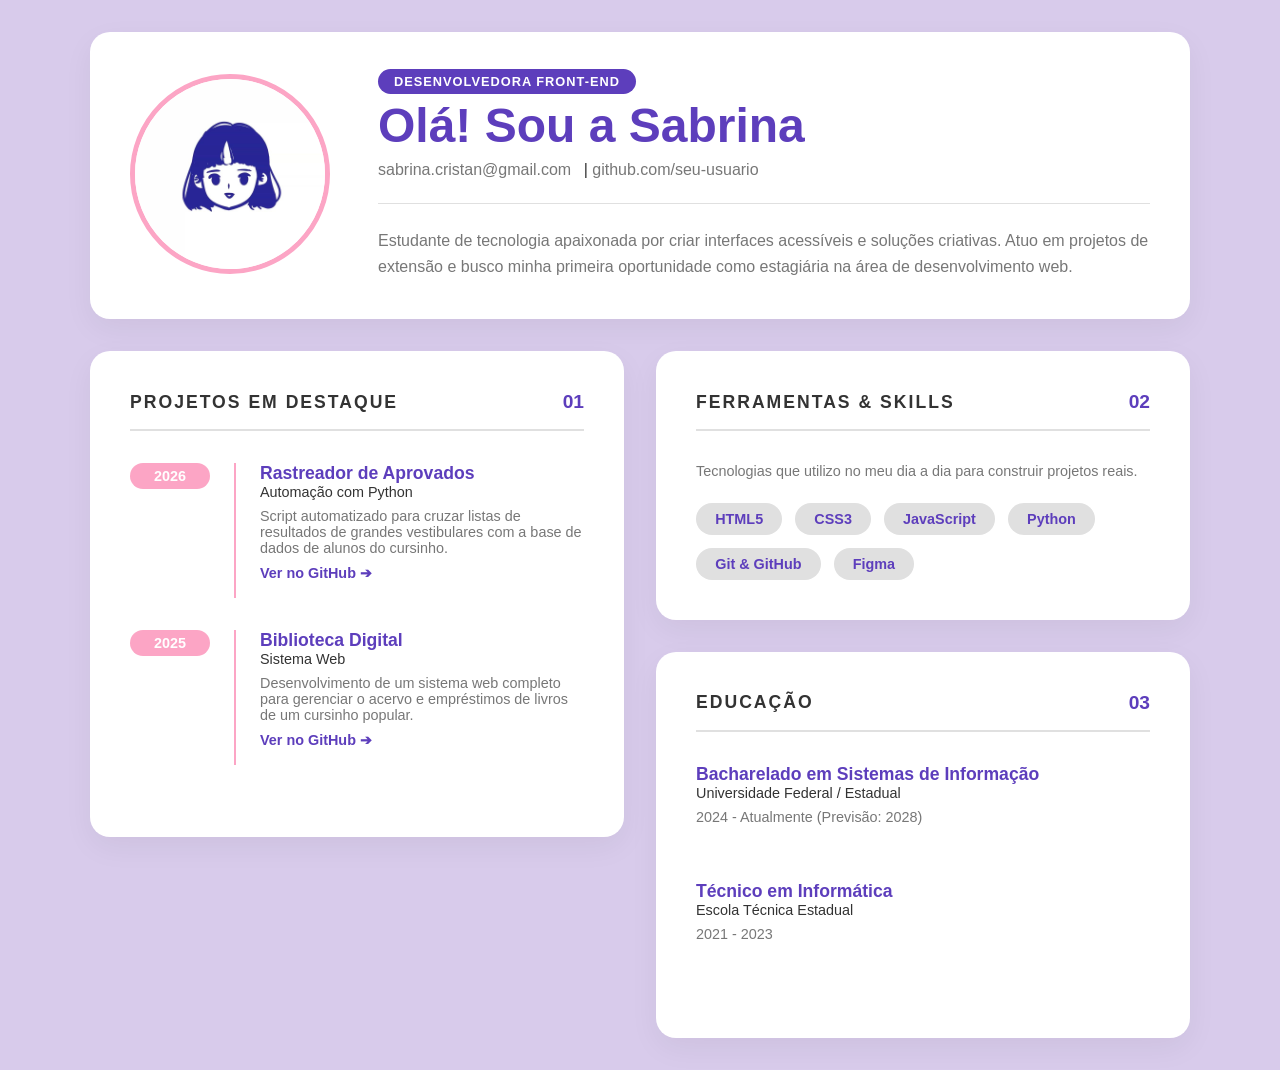
==== templates/portfolio01/index.html @ 7e961a70 "chore: organiza pastas" ====
<!DOCTYPE html>
<html lang="pt-BR">
<head>
    <meta charset="UTF-8">
    <meta name="viewport" content="width=device-width, initial-scale=1.0">
    <title>Portfólio | Sabrina Cristan</title>
    <link rel="stylesheet" href="style.css">
</head>
<body>

    <div class="curriculo-wrapper">

        <header class="card perfil-header">
            <div class="perfil-foto">
                <img src="./profile_photo.jpg" alt="Foto de [Nome]">
            </div>
            
            <div class="perfil-info">
                <span class="badge-cargo">DESENVOLVEDORA FRONT-END</span>
                <h1>Olá! Sou a Sabrina</h1>
                
                <div class="links-contato">
                    <a href="mailto:email@exemplo.com">sabrina.cristan@gmail.com</a> | 
                    <a href="https://github.com/seu-usuario">github.com/seu-usuario</a>
                </div>
                
                <p class="bio">
                    Estudante de tecnologia apaixonada por criar interfaces acessíveis e soluções criativas. 
                    Atuo em projetos de extensão e busco minha primeira oportunidade como estagiária na área de desenvolvimento web.
                </p>
            </div>
        </header>

        <main class="grid-duas-colunas">

            <div class="coluna">
                <section class="card secao">
                    <div class="titulo-secao">
                        <h2>PROJETOS EM DESTAQUE</h2>
                        <span class="numero">01</span>
                    </div>

                    <article class="item-timeline">
                        <div class="data-badge">2026</div>
                        <div class="conteudo-item">
                            <h3>Rastreador de Aprovados</h3>
                            <span class="subtitulo">Automação com Python</span>
                            <p>Script automatizado para cruzar listas de resultados de grandes vestibulares com a base de dados de alunos do cursinho.</p>
                            <a href="#" class="link-projeto">Ver no GitHub ➔</a>
                        </div>
                    </article>

                    <article class="item-timeline">
                        <div class="data-badge">2025</div>
                        <div class="conteudo-item">
                            <h3>Biblioteca Digital</h3>
                            <span class="subtitulo">Sistema Web</span>
                            <p>Desenvolvimento de um sistema web completo para gerenciar o acervo e empréstimos de livros de um cursinho popular.</p>
                            <a href="#" class="link-projeto">Ver no GitHub ➔</a>
                        </div>
                    </article>
                </section>
            </div>

            <div class="coluna">
                
                <section class="card secao">
                    <div class="titulo-secao">
                        <h2>FERRAMENTAS & SKILLS</h2>
                        <span class="numero">02</span>
                    </div>
                    
                    <p class="texto-dica">Tecnologias que utilizo no meu dia a dia para construir projetos reais.</p>
                    
                    <div class="tags-container">
                        <span class="tag">HTML5</span>
                        <span class="tag">CSS3</span>
                        <span class="tag">JavaScript</span>
                        <span class="tag">Python</span>
                        <span class="tag">Git & GitHub</span>
                        <span class="tag">Figma</span>
                    </div>
                </section>

                <section class="card secao">
                    <div class="titulo-secao">
                        <h2>EDUCAÇÃO</h2>
                        <span class="numero">03</span>
                    </div>

                    <article class="item-timeline">
                        <div class="conteudo-item sem-data">
                            <h3>Bacharelado em Sistemas de Informação</h3>
                            <span class="subtitulo">Universidade Federal / Estadual</span>
                            <p>2024 - Atualmente (Previsão: 2028)</p>
                        </div>
                    </article>

                    <article class="item-timeline">
                        <div class="conteudo-item sem-data">
                            <h3>Técnico em Informática</h3>
                            <span class="subtitulo">Escola Técnica Estadual</span>
                            <p>2021 - 2023</p>
                        </div>
                    </article>
                </section>
                
            </div>

        </main>
    </div>

</body>
</html>
---- templates/portfolio01/style.css ----
:root {
    --bg-page: #d8cbeb;
    --bg-card: #ffffff;
    --primary-color: #5d3ebc;
    --accent-color: #fca5c5;
    --text-main: #333333;
    --text-light: #777777;
    --border-color: #e0e0e0;
}

* {
    margin: 0;
    padding: 0;
    box-sizing: border-box;
    font-family: 'Segoe UI', Roboto, Helvetica, Arial, sans-serif;
}

body {
    background-color: var(--bg-page);
    color: var(--text-main);
    padding: 2rem;
}

.curriculo-wrapper {
    max-width: 1100px;
    margin: 0 auto;
    display: flex;
    flex-direction: column;
    gap: 2rem;
}

.card {
    background-color: var(--bg-card);
    border-radius: 20px;
    padding: 2.5rem;
    box-shadow: 0 10px 30px rgba(0, 0, 0, 0.05);
}

.perfil-header {
    display: flex;
    align-items: center;
    gap: 3rem;
}

.perfil-foto img {
    width: 200px;
    height: 200px;
    border-radius: 50%;
    object-fit: cover;
    border: 5px solid var(--accent-color);
}

.badge-cargo {
    background-color: var(--primary-color);
    color: white;
    padding: 0.3rem 1rem;
    border-radius: 20px;
    font-size: 0.8rem;
    font-weight: bold;
    letter-spacing: 1px;
}

.perfil-info h1 {
    font-size: 3rem;
    color: var(--primary-color);
    margin-top: 0.5rem;
    margin-bottom: 0.5rem;
}

.links-contato {
    margin-bottom: 1.5rem;
    padding-bottom: 1.5rem;
    border-bottom: 1px solid var(--border-color);
}

.links-contato a {
    color: var(--text-light);
    text-decoration: none;
    margin-right: 0.5rem;
}

.bio {
    color: var(--text-light);
    line-height: 1.6;
}

.grid-duas-colunas {
    display: grid;
    grid-template-columns: 1fr 1fr;
    gap: 2rem;
}

.coluna {
    display: flex;
    flex-direction: column;
    gap: 2rem;
}

.titulo-secao {
    display: flex;
    justify-content: space-between;
    align-items: center;
    border-bottom: 2px solid var(--border-color);
    padding-bottom: 1rem;
    margin-bottom: 2rem;
}

.titulo-secao h2 {
    font-size: 1.1rem;
    letter-spacing: 2px;
    color: var(--text-main);
}

.titulo-secao .numero {
    font-size: 1.2rem;
    font-weight: bold;
    color: var(--primary-color);
}

.item-timeline {
    display: flex;
    gap: 1.5rem;
    margin-bottom: 2rem;
}

.data-badge {
    background-color: var(--accent-color);
    color: white;
    padding: 0.3rem 1rem;
    border-radius: 20px;
    height: fit-content;
    font-weight: bold;
    font-size: 0.9rem;
    min-width: 80px;
    text-align: center;
}

.conteudo-item {
    border-left: 2px solid var(--accent-color);
    padding-left: 1.5rem;
    padding-bottom: 1rem;
}

.conteudo-item.sem-data {
    border-left: none;
    padding-left: 0;
}

.conteudo-item h3 {
    color: var(--primary-color);
    font-size: 1.1rem;
}

.conteudo-item .subtitulo {
    display: block;
    color: var(--text-main);
    font-weight: 500;
    margin-bottom: 0.5rem;
    font-size: 0.9rem;
}

.conteudo-item p {
    color: var(--text-light);
    font-size: 0.9rem;
    margin-bottom: 0.5rem;
}

.link-projeto {
    color: var(--primary-color);
    text-decoration: none;
    font-weight: bold;
    font-size: 0.9rem;
}

.texto-dica {
    color: var(--text-light);
    font-size: 0.9rem;
    margin-bottom: 1.5rem;
}

.tags-container {
    display: flex;
    flex-wrap: wrap;
    gap: 0.8rem;
}

.tag {
    background-color: var(--border-color);
    color: var(--primary-color);
    padding: 0.5rem 1.2rem;
    border-radius: 20px;
    font-weight: bold;
    font-size: 0.9rem;
}

@media (max-width: 900px) {
    .grid-duas-colunas {
        grid-template-columns: 1fr;
    }
    
    .perfil-header {
        flex-direction: column;
        text-align: center;
        gap: 1.5rem;
    }
    
    .perfil-foto img {
        width: 150px;
        height: 150px;
    }
}
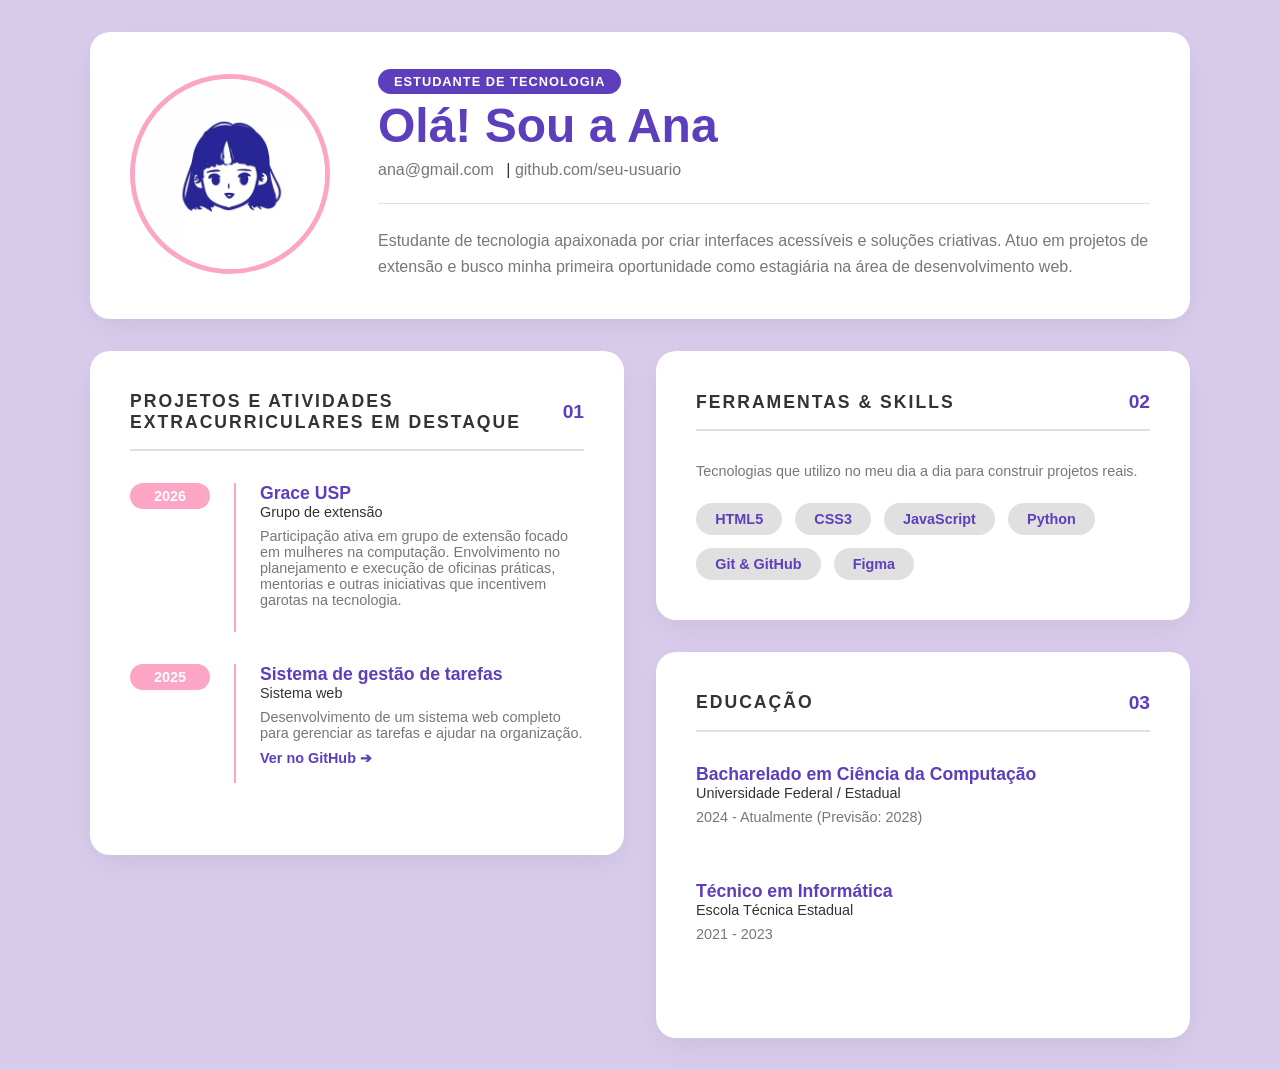
==== commit bcce4c27: "fix: ajustes em todos os templates" ====
--- a/templates/portfolio01/index.html
+++ b/templates/portfolio01/index.html
@@ -16,11 +16,11 @@
             </div>
             
             <div class="perfil-info">
-                <span class="badge-cargo">DESENVOLVEDORA FRONT-END</span>
-                <h1>Olá! Sou a Sabrina</h1>
+                <span class="badge-cargo">ESTUDANTE DE TECNOLOGIA</span>
+                <h1>Olá! Sou a Ana</h1>
                 
                 <div class="links-contato">
-                    <a href="mailto:email@exemplo.com">sabrina.cristan@gmail.com</a> | 
+                    <a href="mailto:email@exemplo.com">ana@gmail.com</a> | 
                     <a href="https://github.com/seu-usuario">github.com/seu-usuario</a>
                 </div>
                 
@@ -36,26 +36,25 @@
             <div class="coluna">
                 <section class="card secao">
                     <div class="titulo-secao">
-                        <h2>PROJETOS EM DESTAQUE</h2>
+                        <h2>PROJETOS E ATIVIDADES EXTRACURRICULARES EM DESTAQUE</h2>
                         <span class="numero">01</span>
                     </div>
 
                     <article class="item-timeline">
                         <div class="data-badge">2026</div>
                         <div class="conteudo-item">
-                            <h3>Rastreador de Aprovados</h3>
-                            <span class="subtitulo">Automação com Python</span>
-                            <p>Script automatizado para cruzar listas de resultados de grandes vestibulares com a base de dados de alunos do cursinho.</p>
-                            <a href="#" class="link-projeto">Ver no GitHub ➔</a>
+                            <h3>Grace USP</h3>
+                            <span class="subtitulo">Grupo de extensão</span>
+                            <p>Participação ativa em grupo de extensão focado em mulheres na computação. Envolvimento no planejamento e execução de oficinas práticas, mentorias e outras iniciativas que incentivem garotas na tecnologia.</p>
                         </div>
                     </article>
 
                     <article class="item-timeline">
                         <div class="data-badge">2025</div>
                         <div class="conteudo-item">
-                            <h3>Biblioteca Digital</h3>
-                            <span class="subtitulo">Sistema Web</span>
-                            <p>Desenvolvimento de um sistema web completo para gerenciar o acervo e empréstimos de livros de um cursinho popular.</p>
+                            <h3>Sistema de gestão de tarefas</h3>
+                            <span class="subtitulo">Sistema web</span>
+                            <p>Desenvolvimento de um sistema web completo para gerenciar as tarefas e ajudar na organização.</p>
                             <a href="#" class="link-projeto">Ver no GitHub ➔</a>
                         </div>
                     </article>
@@ -90,7 +89,7 @@
 
                     <article class="item-timeline">
                         <div class="conteudo-item sem-data">
-                            <h3>Bacharelado em Sistemas de Informação</h3>
+                            <h3>Bacharelado em Ciência da Computação</h3>
                             <span class="subtitulo">Universidade Federal / Estadual</span>
                             <p>2024 - Atualmente (Previsão: 2028)</p>
                         </div>
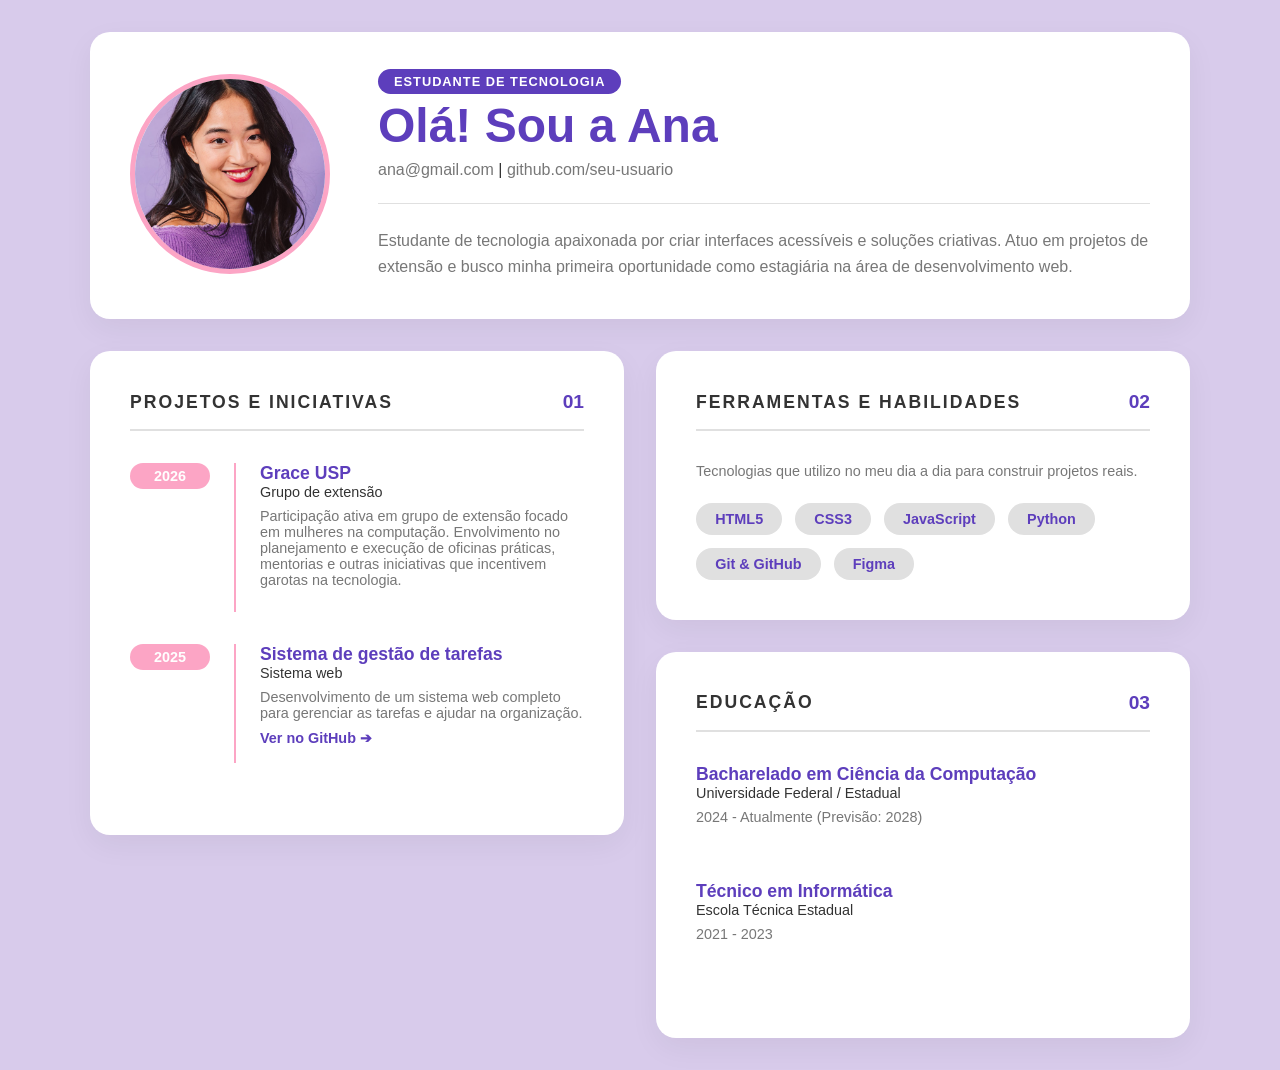
==== commit 02a47597: "fix: melhora layouts dos templates" ====
--- a/templates/portfolio01/index.html
+++ b/templates/portfolio01/index.html
@@ -3,7 +3,7 @@
 <head>
     <meta charset="UTF-8">
     <meta name="viewport" content="width=device-width, initial-scale=1.0">
-    <title>Portfólio | Sabrina Cristan</title>
+    <title>Portfólio | Ana Silva</title>
     <link rel="stylesheet" href="style.css">
 </head>
 <body>
@@ -20,8 +20,7 @@
                 <h1>Olá! Sou a Ana</h1>
                 
                 <div class="links-contato">
-                    <a href="mailto:email@exemplo.com">ana@gmail.com</a> | 
-                    <a href="https://github.com/seu-usuario">github.com/seu-usuario</a>
+                    <a style="margin: 0;" href="mailto:email@exemplo.com">ana@gmail.com</a> | <a href="https://github.com/seu-usuario">github.com/seu-usuario</a>
                 </div>
                 
                 <p class="bio">
@@ -36,7 +35,7 @@
             <div class="coluna">
                 <section class="card secao">
                     <div class="titulo-secao">
-                        <h2>PROJETOS E ATIVIDADES EXTRACURRICULARES EM DESTAQUE</h2>
+                        <h2>PROJETOS E INICIATIVAS</h2>
                         <span class="numero">01</span>
                     </div>
 
@@ -65,7 +64,7 @@
                 
                 <section class="card secao">
                     <div class="titulo-secao">
-                        <h2>FERRAMENTAS & SKILLS</h2>
+                        <h2>FERRAMENTAS E HABILIDADES</h2>
                         <span class="numero">02</span>
                     </div>
                     
